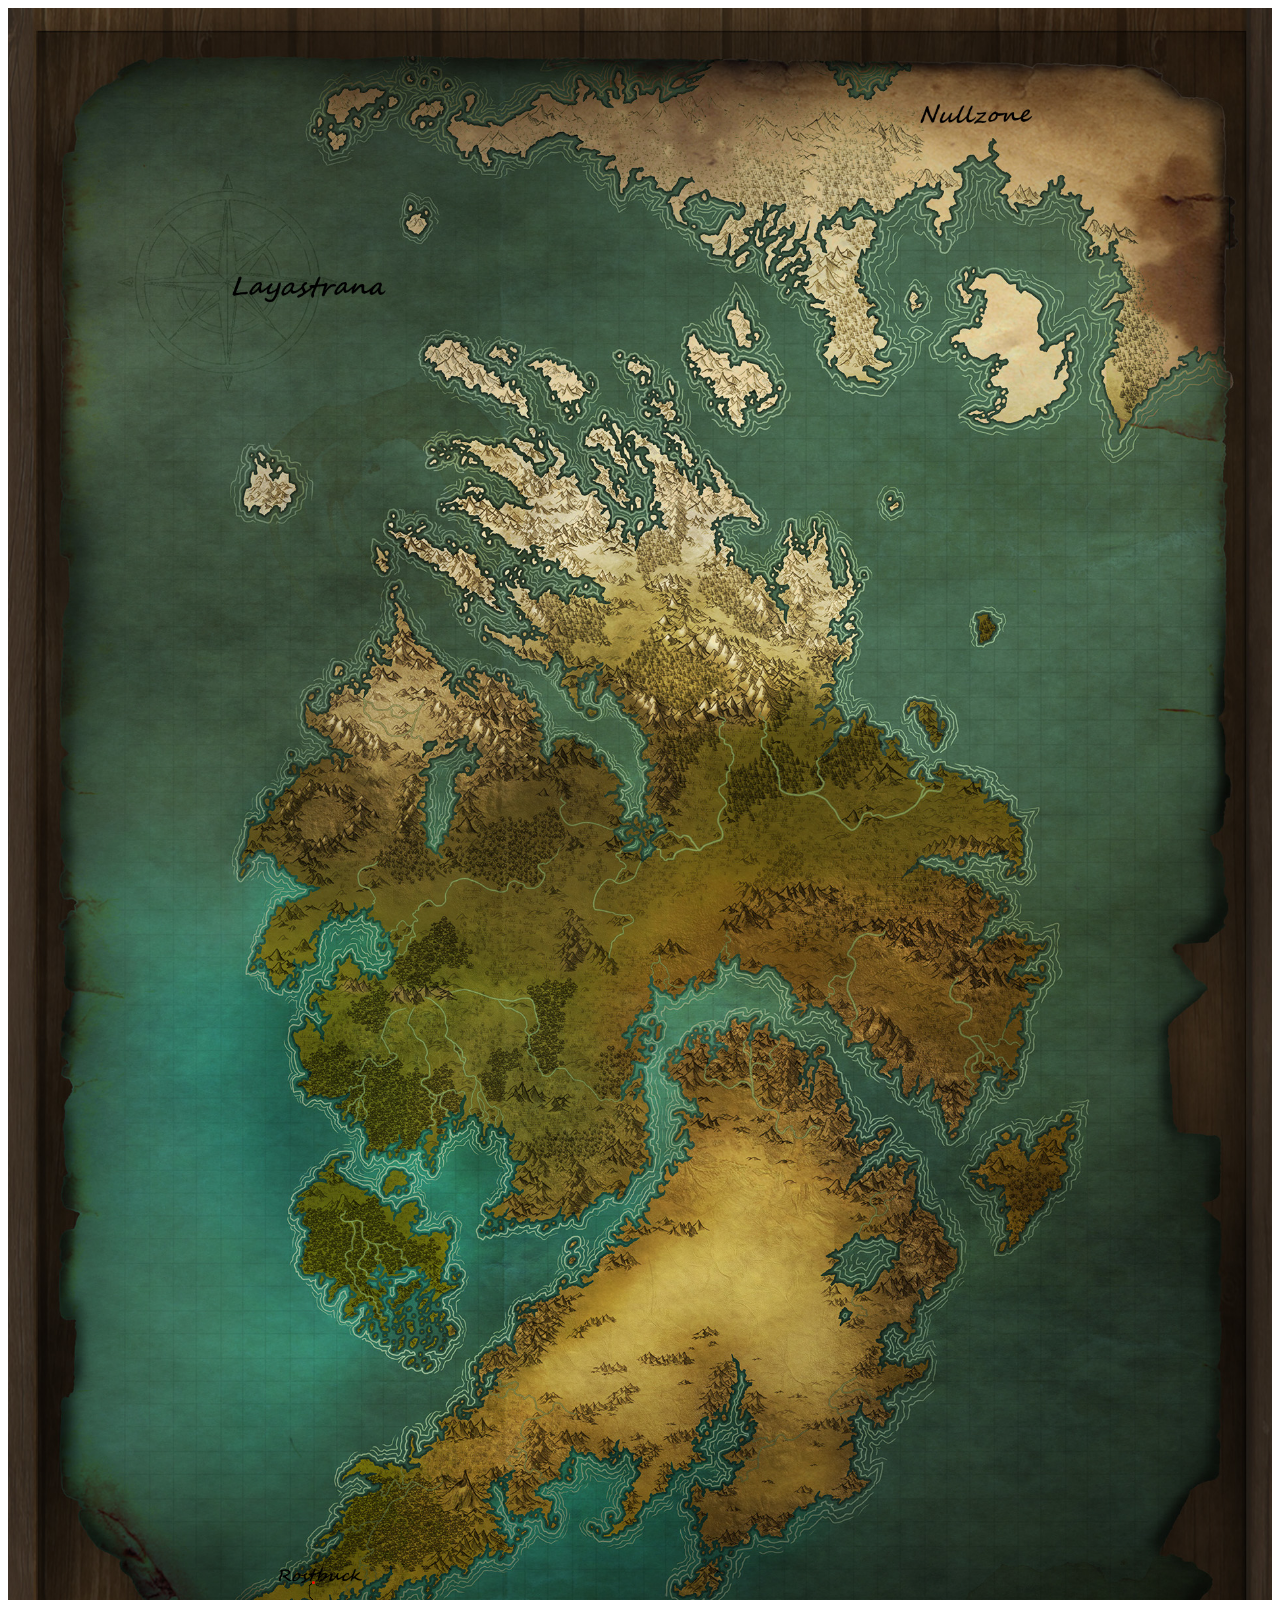
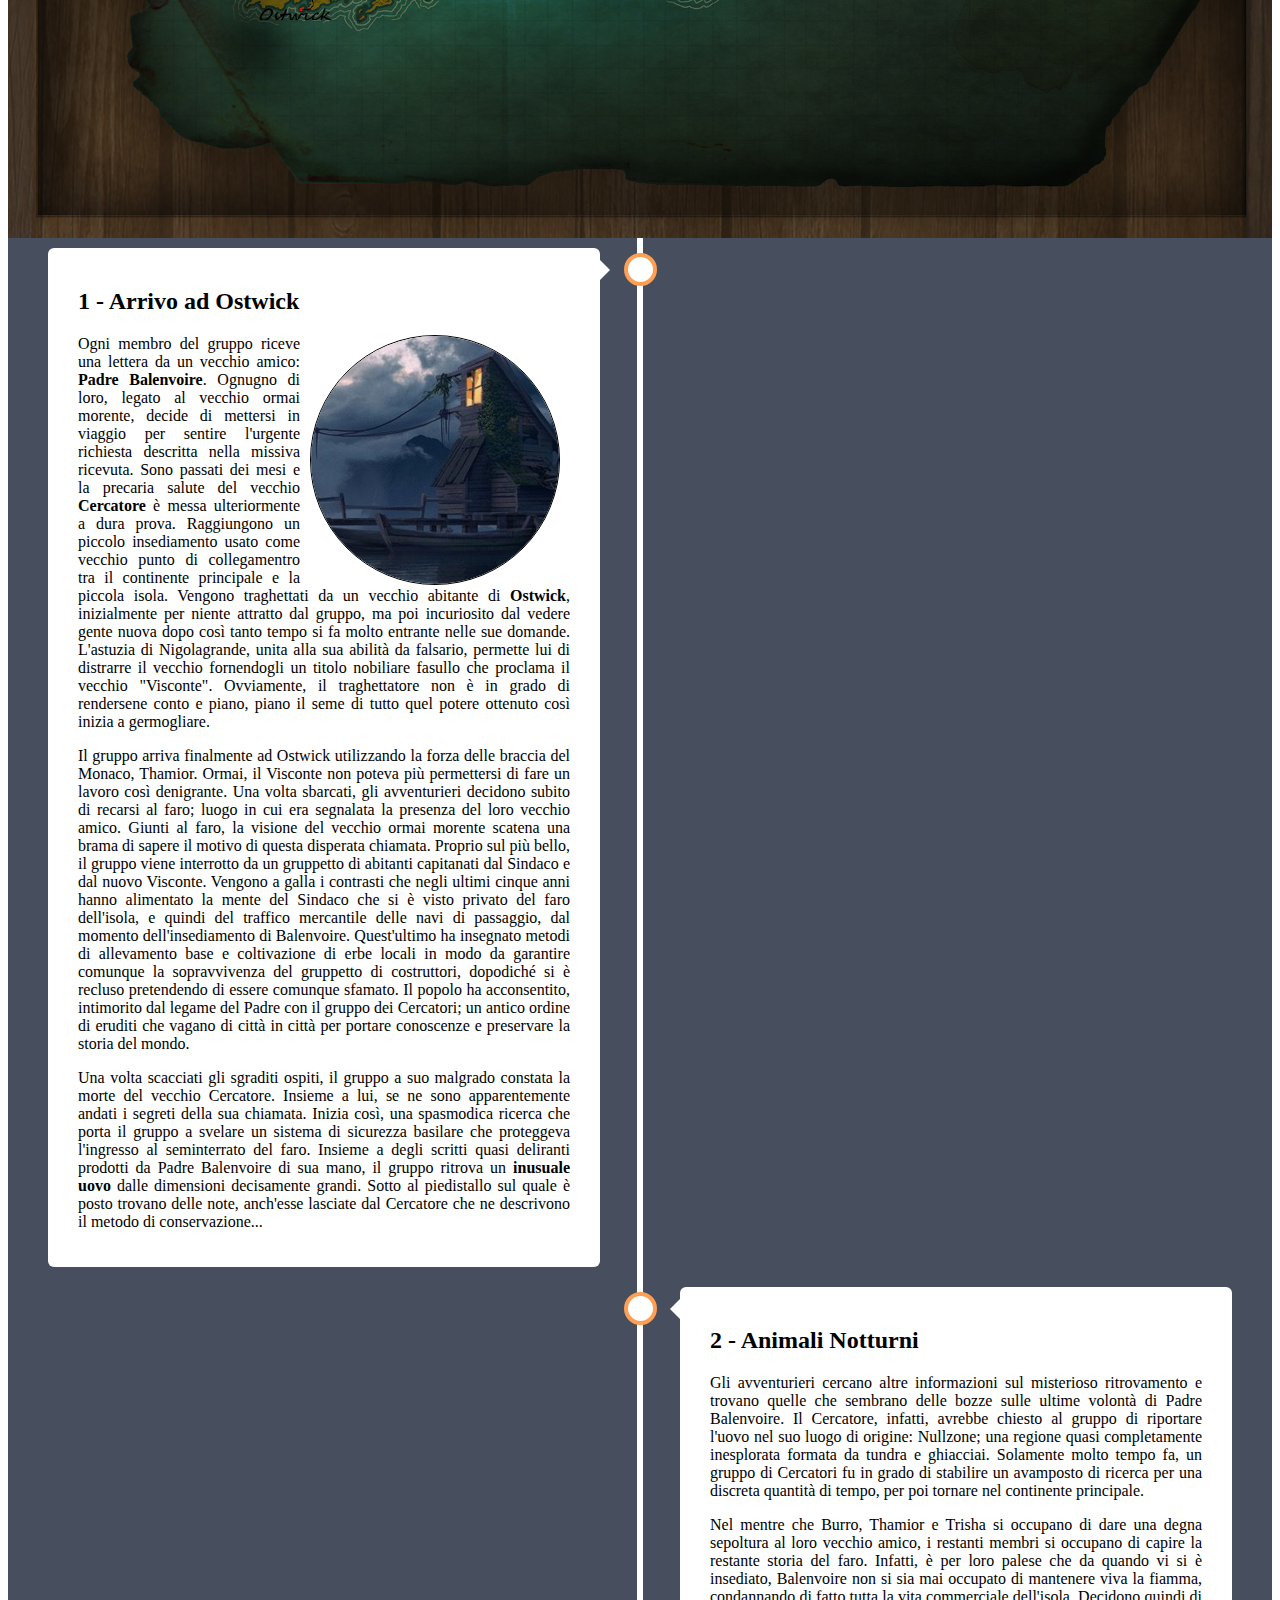
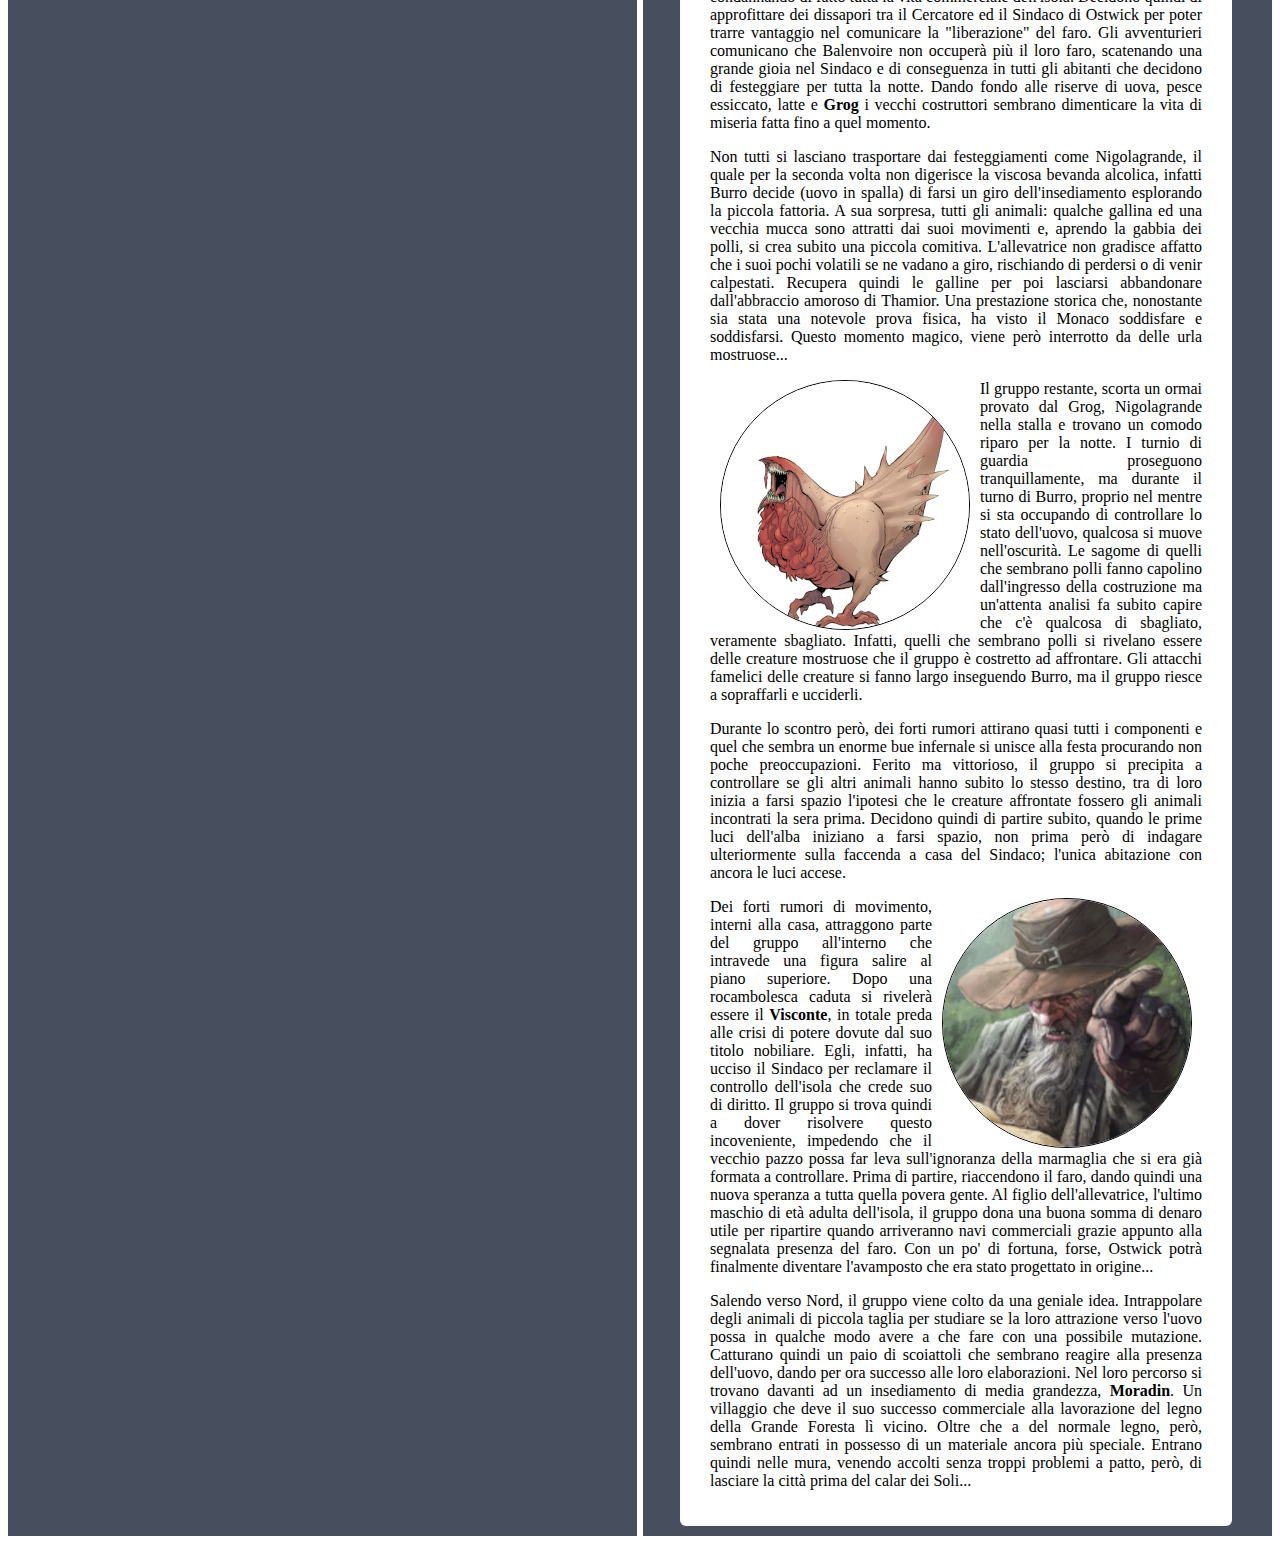
==== adventures/lanascita.html @ 9c2bdf5e "added data for first adventure: La Nascita" ====
<!doctype html>
<html lang="en">
    <head>
        <meta charset="utf-8">
        <meta name="viewport" content="width=device-width, initial-scale=1">

        <title>La Nascita</title>
        <meta name="description" content="Timeline for the adventure: La Nascita.">
        <meta name="author" content="GioeleGaggio">
        
        <link rel="stylesheet" type="text/css" href="../css/adventure.css">
    </head>
    <body>
        <div class="world-map-cont">
            <img src="../img/world/worldmap.jpg" alt="La Mappa di Layastrana" style="width: 100%; height: 100%; object-fit: fill; object-position: cente center; vertical-align: bottom;"/>
        </div>
        <div class="timeline-cont">
            <div class="timeline">
                <div class="container left">
                    <div class="content">
                        <h2>1 - Arrivo ad Ostwick</h2>
                        <div class="circular-landscape" style="float: right; text-indent: -55%;">
                            <img src="../img/world/ostwick.png" alt="Il villaggio di Ostwick"/>
                        </div>
                        <p>
                            Ogni membro del gruppo riceve una lettera da un vecchio amico: <b>Padre Balenvoire</b>. Ognugno di loro, legato al vecchio ormai morente, decide di mettersi in viaggio per sentire l'urgente richiesta descritta nella missiva ricevuta. Sono passati dei mesi e la precaria salute del vecchio <b>Cercatore</b> è messa ulteriormente a dura prova.
                            Raggiungono un piccolo insediamento usato come vecchio punto di collegamentro tra il continente principale e la piccola isola. Vengono traghettati da un vecchio abitante di <b>Ostwick</b>, inizialmente per niente attratto dal gruppo, ma poi incuriosito dal vedere gente nuova dopo così tanto tempo si fa molto entrante nelle sue domande. L'astuzia di Nigolagrande, unita alla sua abilità da falsario, permette lui di distrarre il vecchio fornendogli un titolo nobiliare fasullo che proclama il vecchio "Visconte". Ovviamente, il traghettatore non è in grado di rendersene conto e piano, piano il seme di tutto quel potere ottenuto così inizia a germogliare.
                        </p>
                        <p>
                            Il gruppo arriva finalmente ad Ostwick utilizzando la forza delle braccia del Monaco, Thamior. Ormai, il Visconte non poteva più permettersi di fare un lavoro così denigrante. Una volta sbarcati, gli avventurieri decidono subito di recarsi al faro; luogo in cui era segnalata la presenza del loro vecchio amico. Giunti al faro, la visione del vecchio ormai morente scatena una brama di sapere il motivo di questa disperata chiamata. Proprio sul più bello, il gruppo viene interrotto da un gruppetto di abitanti capitanati dal Sindaco e dal nuovo Visconte. Vengono a galla i contrasti che negli ultimi cinque anni hanno alimentato la mente del Sindaco che si è visto privato del faro dell'isola, e quindi del traffico mercantile delle navi di passaggio, dal momento dell'insediamento di Balenvoire. Quest'ultimo ha insegnato metodi di allevamento base e coltivazione di erbe locali in modo da garantire comunque la sopravvivenza del gruppetto di costruttori, dopodiché si è recluso pretendendo di essere comunque sfamato. Il popolo ha acconsentito, intimorito dal legame del Padre con il gruppo dei Cercatori; un antico ordine di eruditi che vagano di città in città per portare conoscenze e preservare la storia del mondo.
                        </p>
                        <p>
                            Una volta scacciati gli sgraditi ospiti, il gruppo a suo malgrado constata la morte del vecchio Cercatore. Insieme a lui, se ne sono apparentemente andati i segreti della sua chiamata. Inizia così, una spasmodica ricerca che porta il gruppo a svelare un sistema di sicurezza basilare che proteggeva l'ingresso al seminterrato del faro. Insieme a degli scritti quasi deliranti prodotti da Padre Balenvoire di sua mano, il gruppo ritrova un <b>inusuale uovo</b> dalle dimensioni decisamente grandi. Sotto al piedistallo sul quale è posto trovano delle note, anch'esse lasciate dal Cercatore che ne descrivono il metodo di conservazione...
                        </p>
                    </div>
                </div>
                <div class="container right">
                    <div class="content">
                    <h2>2 - Animali Notturni</h2>
                    <p>
                        Gli avventurieri cercano altre informazioni sul misterioso ritrovamento e trovano quelle che sembrano delle bozze sulle ultime volontà di Padre Balenvoire. Il Cercatore, infatti, avrebbe chiesto al gruppo di riportare l'uovo nel suo luogo di origine: Nullzone; una regione quasi completamente inesplorata formata da tundra e ghiacciai. Solamente molto tempo fa, un gruppo di Cercatori fu in grado di stabilire un avamposto di ricerca per una discreta quantità di tempo, per poi tornare nel continente principale.
                    </p>
                    <p>
                        Nel mentre che Burro, Thamior e Trisha si occupano di dare una degna sepoltura al loro vecchio amico, i restanti membri si occupano di capire la restante storia del faro. Infatti, è per loro palese che da quando vi si è insediato, Balenvoire non si sia mai occupato di mantenere viva la fiamma, condannando di fatto tutta la vita commerciale dell'isola. Decidono quindi di approfittare dei dissapori tra il Cercatore ed il Sindaco di Ostwick per poter trarre vantaggio nel comunicare la "liberazione" del faro. Gli avventurieri comunicano che Balenvoire non occuperà più il loro faro, scatenando una grande gioia nel Sindaco e di conseguenza in tutti gli abitanti che decidono di festeggiare per tutta la notte. Dando fondo alle riserve di uova, pesce essiccato, latte e <b>Grog</b> i vecchi costruttori sembrano dimenticare la vita di miseria fatta fino a quel momento.
                    </p>
                    <p>
                        Non tutti si lasciano trasportare dai festeggiamenti come Nigolagrande, il quale per la seconda volta non digerisce la viscosa bevanda alcolica, infatti Burro decide (uovo in spalla) di farsi un giro dell'insediamento esplorando la piccola fattoria. A sua sorpresa, tutti gli animali: qualche gallina ed una vecchia mucca sono attratti dai suoi movimenti e, aprendo la gabbia dei polli, si crea subito una piccola comitiva. L'allevatrice non gradisce affatto che i suoi pochi volatili se ne vadano a giro, rischiando di perdersi o di venir calpestati. Recupera quindi le galline per poi lasciarsi abbandonare dall'abbraccio amoroso di Thamior. Una prestazione storica che, nonostante sia stata una notevole prova fisica, ha visto il Monaco soddisfare e soddisfarsi. Questo momento magico, viene però interrotto da delle urla mostruose...
                    </p>
                    <div class="circular-landscape" style="float: left;">
                        <img src="../img/world/creatures/abyssalchicken.jpg" alt="Un Pollo Abissale"/>
                    </div>
                    <p>
                        Il gruppo restante, scorta un ormai provato dal Grog, Nigolagrande nella stalla e trovano un comodo riparo per la notte. I turnio di guardia proseguono tranquillamente, ma durante il turno di Burro, proprio nel mentre si sta occupando di controllare lo stato dell'uovo, qualcosa si muove nell'oscurità. Le sagome di quelli che sembrano polli fanno capolino dall'ingresso della costruzione ma un'attenta analisi fa subito capire che c'è qualcosa di sbagliato, veramente sbagliato. Infatti, quelli che sembrano polli si rivelano essere delle creature mostruose che il gruppo è costretto ad affrontare. Gli attacchi famelici delle creature si fanno largo inseguendo Burro, ma il gruppo riesce a sopraffarli e ucciderli.
                    </p>
                    <p>
                        Durante lo scontro però, dei forti rumori attirano quasi tutti i componenti e quel che sembra un enorme bue infernale si unisce alla festa procurando non poche preoccupazioni. Ferito ma vittorioso, il gruppo si precipita a controllare se gli altri animali hanno subito lo stesso destino, tra di loro inizia a farsi spazio l'ipotesi che le creature affrontate fossero gli animali incontrati la sera prima. Decidono quindi di partire subito, quando le prime luci dell'alba iniziano a farsi spazio, non prima però di indagare ulteriormente sulla faccenda a casa del Sindaco; l'unica abitazione con ancora le luci accese.
                    </p>
                    <div class="circular-landscape" style="float: right;">
                        <img src="../img/characters/npcs/visconte.jpg" alt="Il Visconte"/>
                    </div>
                    <p>
                        Dei forti rumori di movimento, interni alla casa, attraggono parte del gruppo all'interno che intravede una figura salire al piano superiore. Dopo una rocambolesca caduta si rivelerà essere il <b>Visconte</b>, in totale preda alle crisi di potere dovute dal suo titolo nobiliare. Egli, infatti, ha ucciso il Sindaco per reclamare il controllo dell'isola che crede suo di diritto. Il gruppo si trova quindi a dover risolvere questo incoveniente, impedendo che il vecchio pazzo possa far leva sull'ignoranza della marmaglia che si era già formata a controllare. Prima di partire, riaccendono il faro, dando quindi una nuova speranza a tutta quella povera gente. Al figlio dell'allevatrice, l'ultimo maschio di età adulta dell'isola, il gruppo dona una buona somma di denaro utile per ripartire quando arriveranno navi commerciali grazie appunto alla segnalata presenza del faro. Con un po' di fortuna, forse, Ostwick potrà finalmente diventare l'avamposto che era stato progettato in origine...
                    </p>
                    <p>
                        Salendo verso Nord, il gruppo viene colto da una geniale idea. Intrappolare degli animali di piccola taglia per studiare se la loro attrazione verso l'uovo possa in qualche modo avere a che fare con una possibile mutazione. Catturano quindi un paio di scoiattoli che sembrano reagire alla presenza dell'uovo, dando per ora successo alle loro elaborazioni. Nel loro percorso si trovano davanti ad un insediamento di media grandezza, <b>Moradin</b>. Un villaggio che deve il suo successo commerciale alla lavorazione del legno della Grande Foresta lì vicino. Oltre che a del normale legno, però, sembrano entrati in possesso di un materiale ancora più speciale. Entrano quindi nelle mura, venendo accolti senza troppi problemi a patto, però, di lasciare la città prima del calar dei Soli...
                    </p>
                </div>
            </div>
        </div>
    </body>
</html>
---- css/adventure.css ----
* {
  box-sizing: border-box;
}

.world-map-cont {
  box-sizing: initial;
  position: relative;
  margin: 0 auto;
}

.timeline-cont {
  background-color: #474e5d;
}

.timeline {
    position: relative;
    max-width: 1400px;
    margin: 0 auto;
  }

  .timeline::after {
    content: '';
    position: absolute;
    width: 6px;
    background-color: white;
    top: 0;
    bottom: 0;
    left: 50%;
    margin-left: -3px;
  }

  .container {
    padding: 10px 40px;
    position: relative;
    background-color: inherit;
    width: 50%;
    text-align: justify;
  }

  .container::after {
    content: '';
    position: absolute;
    width: 25px;
    height: 25px;
    right: -17px;
    background-color: white;
    border: 4px solid #FF9F55;
    top: 15px;
    border-radius: 50%;
    z-index: 1;
  }

  .left {
    left: 0;
  }

  .right {
    left: 50%;
  }

  .left::before {
    content: " ";
    height: 0;
    position: absolute;
    top: 22px;
    width: 0;
    z-index: 1;
    right: 30px;
    border: medium solid white;
    border-width: 10px 0 10px 10px;
    border-color: transparent transparent transparent white;
  }
  
  .right::before {
    content: " ";
    height: 0;
    position: absolute;
    top: 22px;
    width: 0;
    z-index: 1;
    left: 30px;
    border: medium solid white;
    border-width: 10px 10px 10px 0;
    border-color: transparent white transparent transparent;
  }

  .right::after {
    left: -16px;
  }

  .content {
    padding: 20px 30px;
    background-color: white;
    position: relative;
    border-radius: 6px;
  }

  @media screen and (max-width: 600px) {
    /* Place the timelime to the left */
    .timeline::after {
    left: 31px;
    }

    .container {
        width: 100%;
        padding-left: 70px;
        padding-right: 25px;
    }

    .container::before {
        left: 60px;
        border: medium solid white;
        border-width: 10px 10px 10px 0;
        border-color: transparent white transparent transparent;
    }

    .left::after, .right::after {
        left: 15px;
    }

    .right {
        left: 0%;
    }
}

.circular-landscape {
  position: relative;
  width: 250px;
  height: 250px;
  overflow: hidden;
  border-radius: 50%;
  border: 1px solid black;
  margin: 0 10px 0;
}

.circular--landscape img {
  width: auto;
  height: 100%;
}
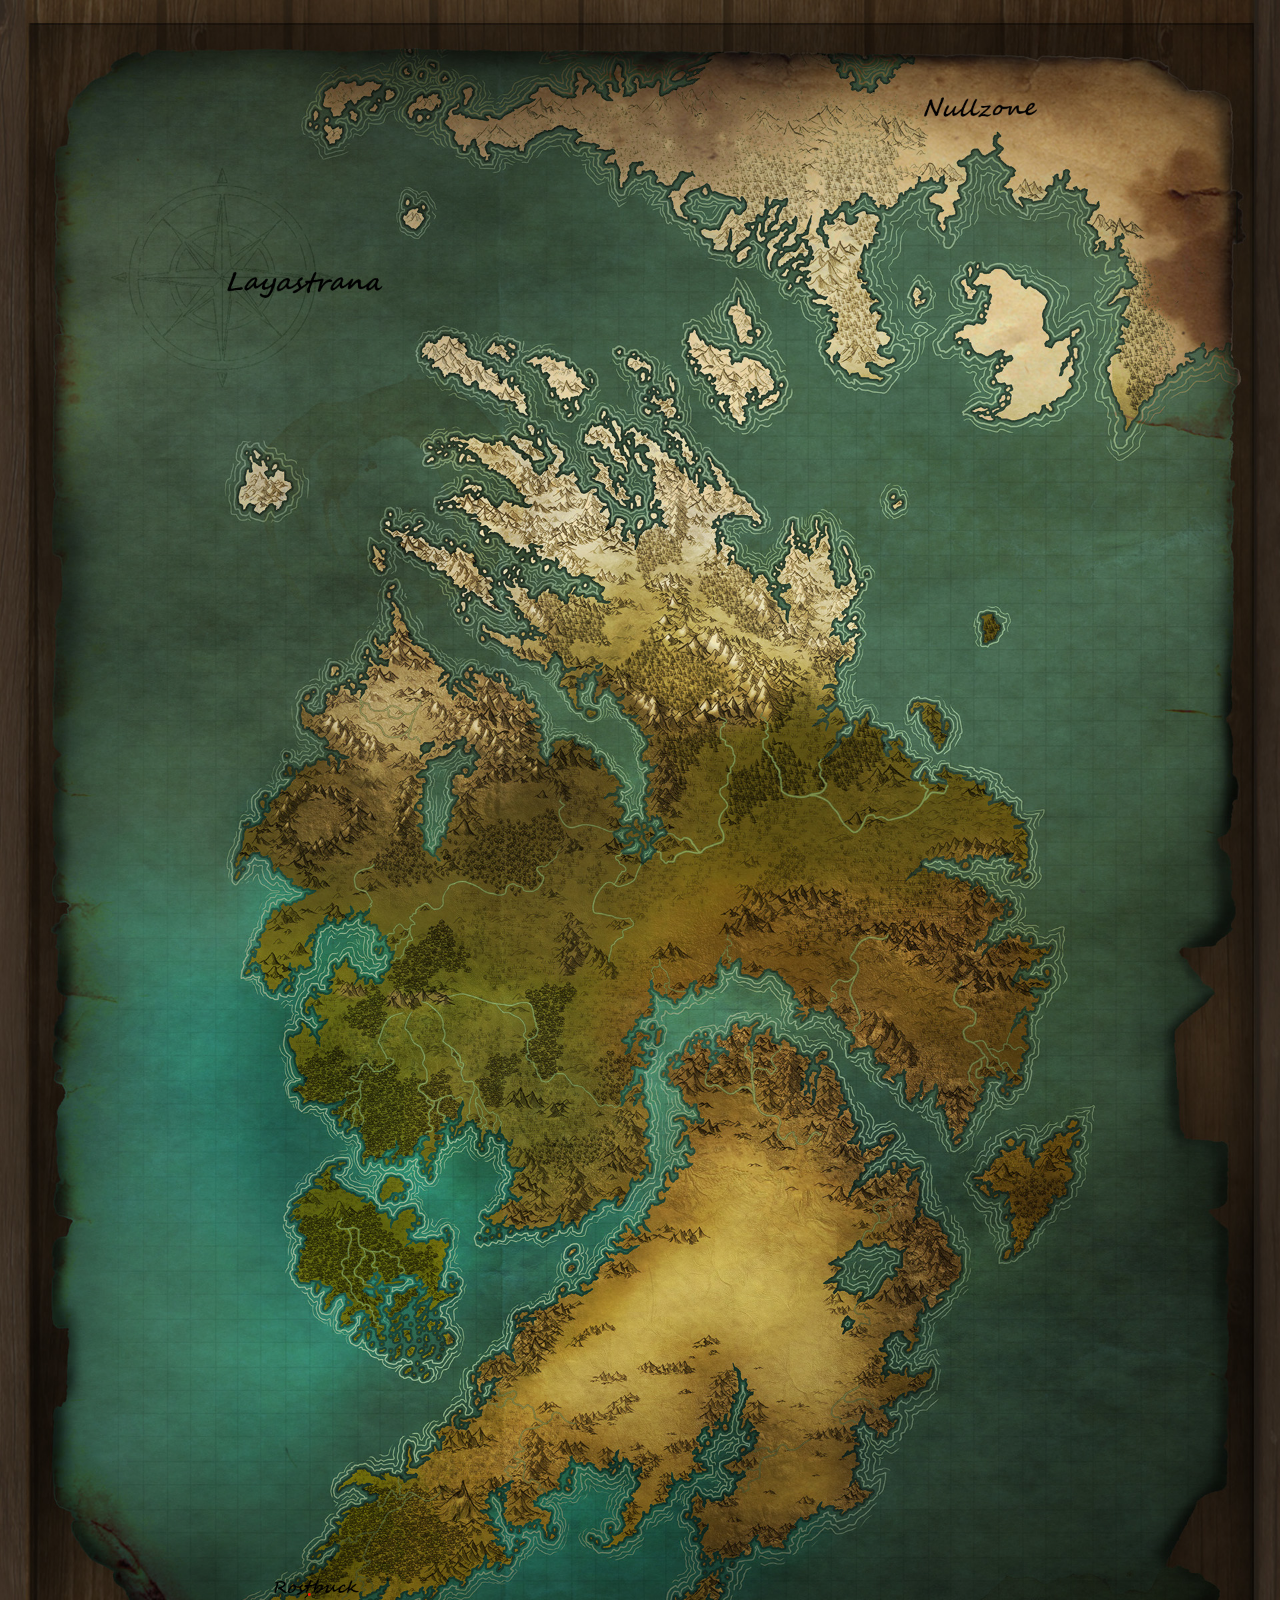
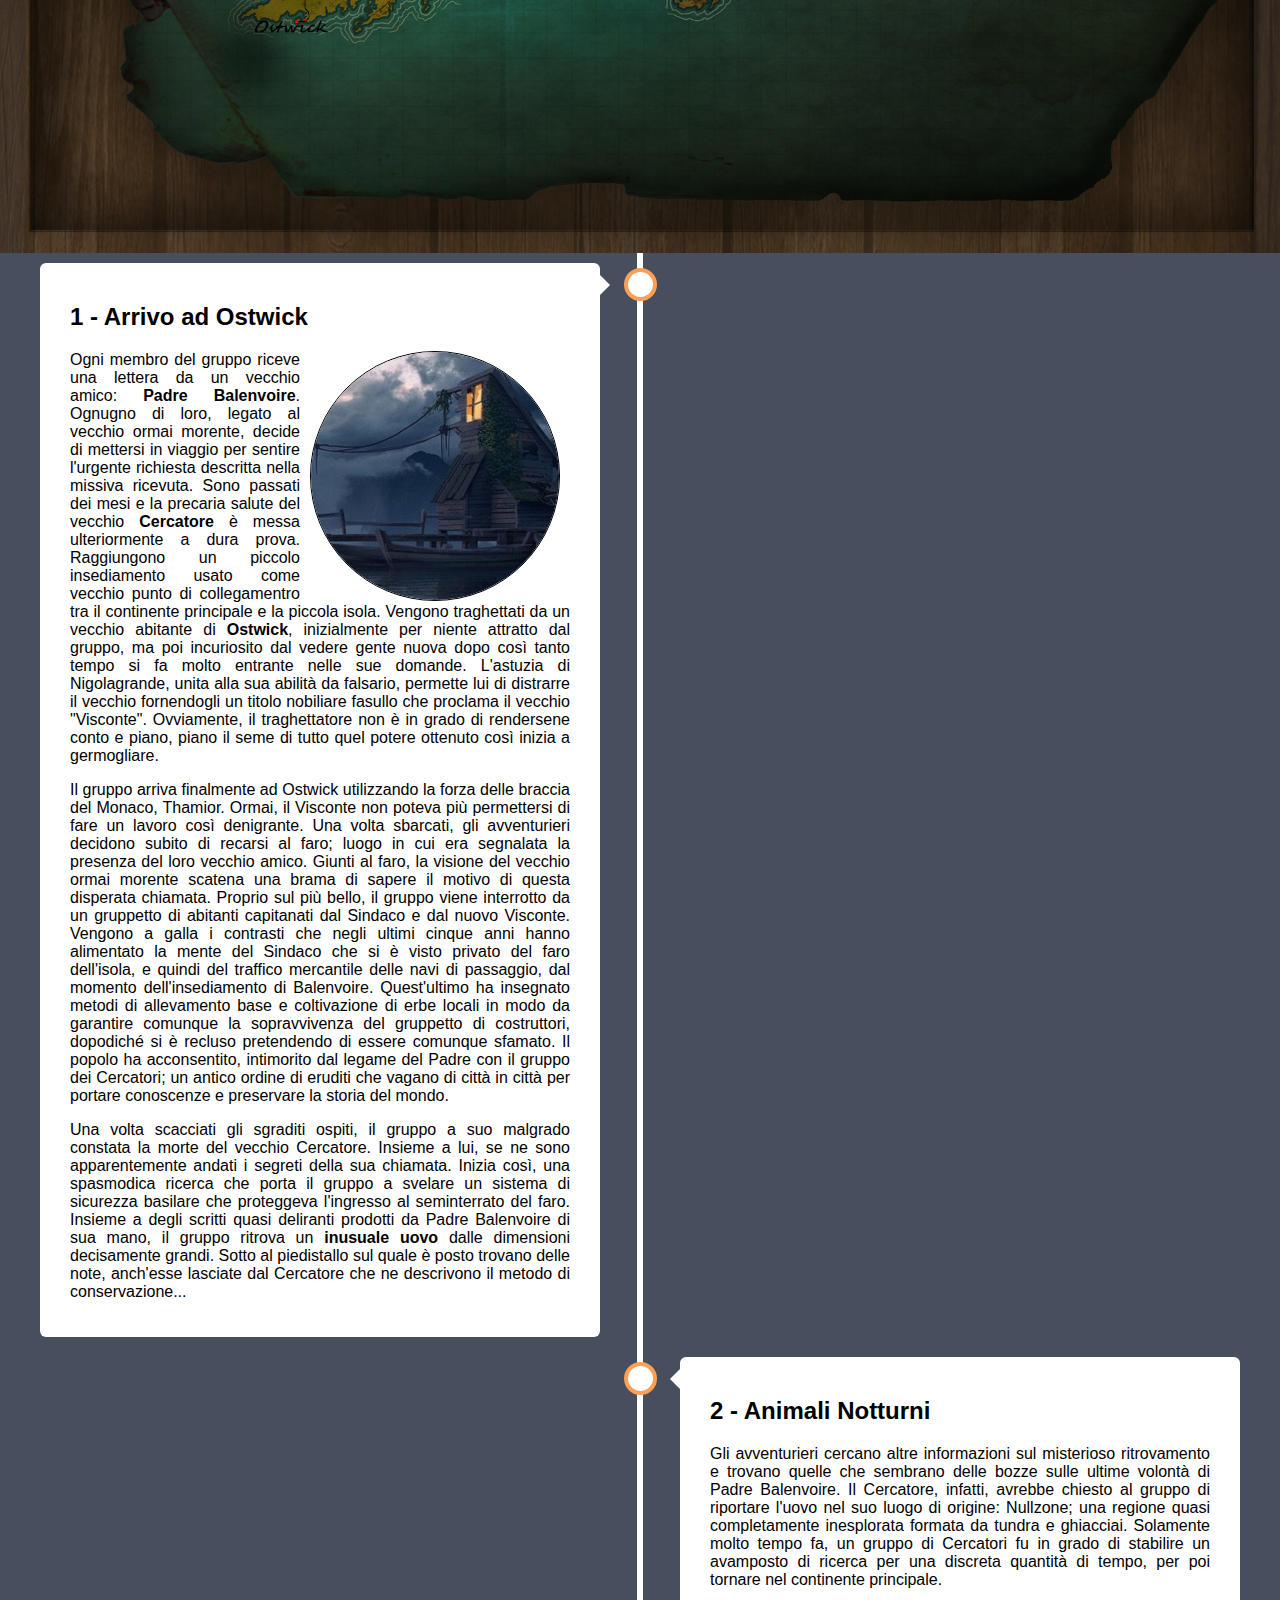
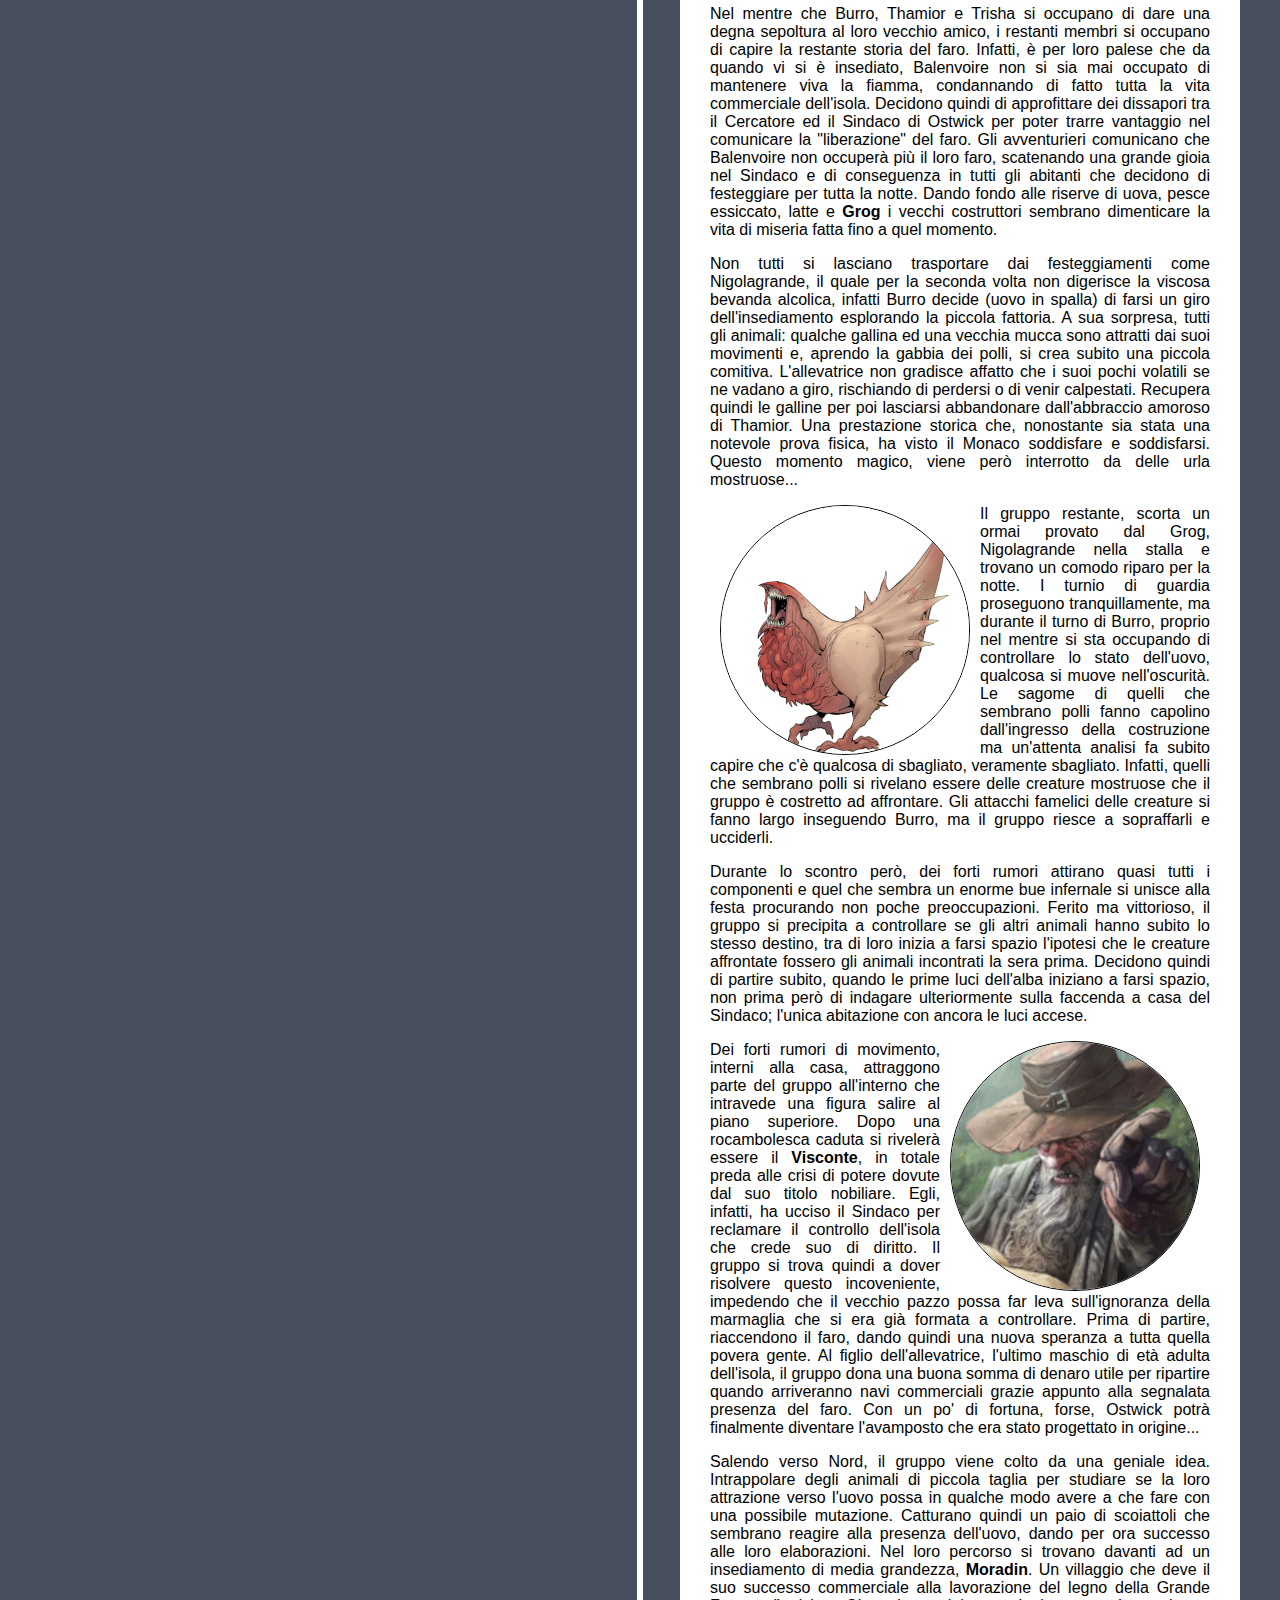
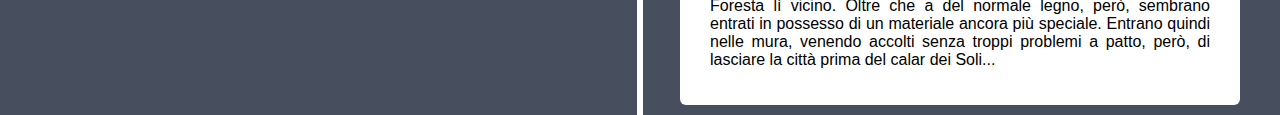
==== commit ffc604e9: "fix main.css on lanascita adventure page" ====
--- a/adventures/lanascita.html
+++ b/adventures/lanascita.html
@@ -8,6 +8,7 @@
         <meta name="description" content="Timeline for the adventure: La Nascita.">
         <meta name="author" content="GioeleGaggio">
         
+        <link rel="stylesheet" type="text/css" href="../css/main.css">
         <link rel="stylesheet" type="text/css" href="../css/adventure.css">
     </head>
     <body>
--- a/css/main.css
+++ b/css/main.css
@@ -0,0 +1,42 @@
+body {
+    box-sizing: initial;
+    margin: 0;
+    height: 100%;
+    font-family: Helvetica, sans-serif;
+}
+
+.main-menu {
+    background-color: #1A1E23;
+    box-sizing: initial;
+    height: 100vh;
+    color: whitesmoke;
+}
+
+.entry-container {
+    position: relative;
+    margin: 0 auto;
+    width: 50%;
+    text-align: center;
+}
+
+.entry-container a {
+    margin-top: 10em;
+    padding: 1em;
+    line-height: 50px;
+	height: 100%;
+	font-size: 15px;
+	display: inline-block;
+	position: relative;
+	z-index: 1;
+	text-decoration: none;
+	text-transform: uppercase;
+	text-align: center;
+	color: white;
+	cursor: pointer;
+    background-size:cover;
+    vertical-align: bottom;
+    width: 30%;
+    max-width: 300px;
+    box-shadow: 0 0 8px 8px #4B5E66 inset;
+    border-radius: 35px;
+}